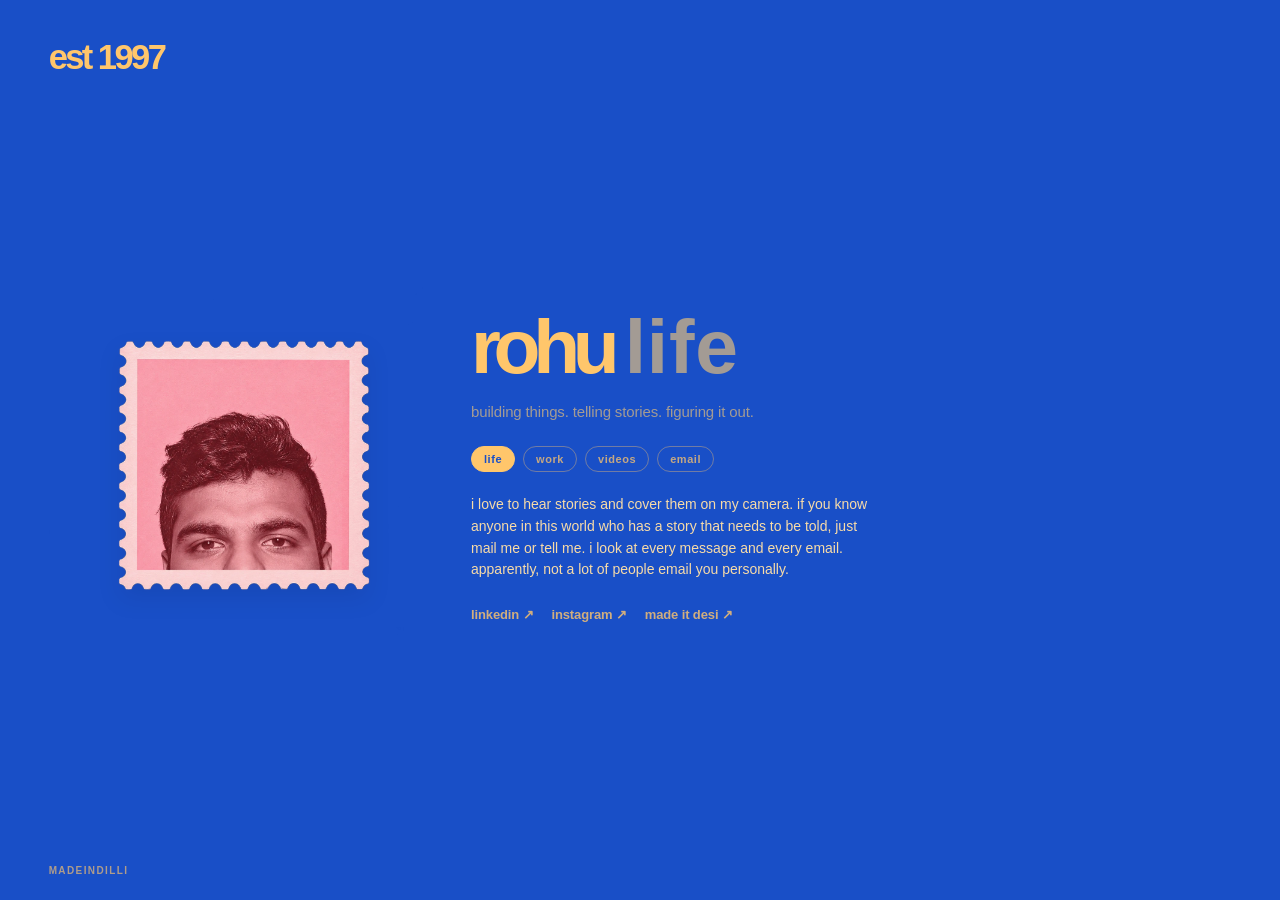
==== index.html @ 785c1edd "Email moves to its own tab; remove email from the first page Co-Authored-By: Claude Haiku 5.5 <norep" ====
<!DOCTYPE html>
<html lang="en">
<head>
  <meta charset="utf-8" />
  <meta name="viewport" content="width=device-width, initial-scale=1" />
  <title>rohu</title>
  <meta name="description" content="rohu. life, work, write, videos." />
  <meta property="og:title" content="rohu" />
  <meta property="og:description" content="rohu. life, work, write, videos." />
  <meta property="og:image" content="assets/stamp.webp" />
  <meta name="theme-color" content="#194fc7" />
  <link rel="stylesheet" href="style.css" />
</head>
<body>
  <div class="est" id="est"></div>
  <main class="stage">
    <div class="portrait">
      <img class="stamp" id="photo" alt="" />
    </div>
    <section class="identity" aria-label="rohu personal website">
      <div class="brand">
        <a class="brand-name" id="brandName" href="/"></a>
        <span class="reel-window" id="reelWindow">
          <span class="reel-track" id="reelTrack"></span>
        </span>
      </div>
      <p class="brand-sub">building things. telling stories. figuring it out.</p>
      <nav class="nav" id="nav" aria-label="choose a section"></nav>
      <div class="section-content" id="sectionContent"></div>
      <div class="quick-links" id="quickLinks" aria-label="find me online"></div>
    </section>
  </main>
  <div class="archive" id="work-mount" hidden></div>
  <footer class="site-footer">
    <span class="site-footer-lines">
      <span>madeindilli</span>
    </span>
  </footer>

  <script src="essays.js"></script>
  <script src="content.js"></script>
  <script src="content-work.js"></script>
  <script src="work/render.js"></script>
  <script src="script.js"></script>
</body>
</html>
---- style.css ----
/* layout lives here. to change words, links or images, edit content.js instead. */

@font-face {
  font-family: "Creato Display";
  font-weight: 700;
  font-display: swap;
  src: local("Creato Display Bold"), local("CreatoDisplay-Bold"),
       url("assets/fonts/CreatoDisplay-Bold.woff2") format("woff2"),
       url("assets/fonts/CreatoDisplay-Bold.otf") format("opentype");
}

:root {
  --bg: #194fc7;
  --fg: #ffc66b;
  --fg2: #a39b94; /* muted warm grey, secondary text */
  --ease: cubic-bezier(0.12, 0.72, 0.18, 1);
  --speed: 0.72s;
}

* { box-sizing: border-box; margin: 0; padding: 0; }

html, body { min-height: 100%; background: var(--bg); }

body {
  font-family: "Creato Display", "Helvetica Neue", Helvetica, Arial, sans-serif;
  font-weight: 700;
  color: var(--fg);
  overflow-x: hidden;
  -webkit-font-smoothing: antialiased;
}

button { font: inherit; color: inherit; background: none; border: 0; cursor: pointer; }
a { color: inherit; }

.est {
  position: absolute;
  top: 4.2vh; left: 3.8vw;
  font-size: clamp(23px, 2.7vw, 39px);
  letter-spacing: -0.075em;
}

.stage {
  min-height: 100svh;
  display: grid;
  grid-template-columns: minmax(250px, 31vw) minmax(440px, 1fr);
  align-items: center;
  gap: 2vw;
  padding: 9vh 3.8vw 7vh;
}

.portrait { display: flex; align-items: center; justify-content: flex-start; }
.stamp {
  width: min(100%, 390px);
  height: auto;
  display: block;
  filter: drop-shadow(0 10px 12px rgba(0, 0, 0, 0.08));
}

.identity { align-self: center; min-width: 0; }

.brand {
  display: flex;
  align-items: baseline;
  gap: 0.16em;
  white-space: nowrap;
  font-size: clamp(58px, 7.6vw, 116px);
  line-height: 1.12;
  letter-spacing: -0.095em;
  width: max-content;
  overflow: visible;
}
.brand-name { flex: none; color: var(--fg); text-decoration: none; }
.brand-name:hover { opacity: 0.85; }

.reel-window {
  height: 1.24em;
  overflow: hidden;
  position: relative;
  min-width: max-content;
  width: max-content;
  flex: 0 0 auto;
  display: block;
  vertical-align: baseline;
  padding: 0.04em 0.12em 0 0;
}
.reel-track {
  display: flex;
  flex-direction: column;
  align-items: flex-start;
  width: max-content;
  transition: transform var(--speed) var(--ease);
}
.reel-item {
  height: 1.24em;
  line-height: 1.24;
  display: block;
  width: max-content;
  white-space: nowrap;
  color: var(--fg2);
  letter-spacing: 0.01em; /* a touch more open than "rohu", so it reads as its own word */
  padding-right: 0.12em;
}

.nav { display: flex; gap: 10px; margin-top: 30px; flex-wrap: wrap; }
.nav button {
  border: 1px solid rgba(255, 198, 107, 0.38);
  border-radius: 999px;
  color: rgba(255, 198, 107, 0.75);
  padding: 8px 14px;
  font-size: 12px;
  letter-spacing: 0.06em;
}
.nav button[aria-pressed="true"] { background: var(--fg); border-color: var(--fg); color: var(--bg); }

.section-content { margin-top: 28px; min-height: 46px; }
.description { font-size: 15px; line-height: 1.5; color: #f7dba8; max-width: 430px; }
.description .inline-link { color: var(--fg); text-decoration: underline; text-underline-offset: 3px; }
.description + .description { margin-top: 10px; }

.quick-links { display: flex; gap: 24px; margin-top: 32px; flex-wrap: wrap; }
.quick-links a { font-size: 14px; letter-spacing: -0.01em; text-decoration: none; color: rgba(255, 198, 107, 0.8); }
.quick-links a:hover { color: var(--fg); text-decoration: underline; text-underline-offset: 3px; }

.site-footer {
  position: absolute;
  bottom: 24px; left: 3.8vw; right: 3.8vw;
  display: flex;
  justify-content: space-between;
  align-items: flex-end;
  color: rgba(255, 198, 107, 0.65);
  font-size: 10px;
  letter-spacing: 0.14em;
  text-transform: uppercase;
}

.site-footer-lines {
  display: flex;
  flex-direction: column;
  align-items: flex-end;
  gap: 3px;
  text-align: right;
}

a:focus-visible, button:focus-visible { outline: 3px solid var(--fg); outline-offset: 4px; border-radius: 6px; }

@media (max-width: 900px) {
  .stage { grid-template-columns: minmax(180px, 28vw) minmax(340px, 1fr); gap: 3vw; }
  .stamp { max-width: 300px; }
  .brand { font-size: clamp(52px, 6.8vw, 86px); }
}

@media (max-width: 650px) {
  .est { top: 22px; left: 22px; font-size: 25px; }
  .stage {
    display: flex; flex-direction: column;
    align-items: flex-start; justify-content: center;
    padding: 100px 22px 70px; gap: 28px;
  }
  .stamp { width: 150px; }
  .identity { width: 100%; }
  .brand { font-size: clamp(40px, 10.2vw, 68px); max-width: 100%; }
  .nav { margin-top: 22px; gap: 7px; }
  .nav button { font-size: 11px; padding: 7px 11px; }
  .section-content { margin-top: 22px; }
  .quick-links { margin-top: 24px; gap: 16px; }
  .site-footer {
    left: 22px; right: 22px; bottom: 17px; font-size: 9px;
    flex-direction: column; align-items: flex-start; gap: 10px;
  }
  .site-footer-lines { align-items: flex-start; text-align: left; }
  .site-footer { position: static; padding: 40px 22px 28px; }
  .nav button { min-height: 36px; }
  .quick-links a { padding: 6px 0; }
}

@media (prefers-reduced-motion: reduce) {
  .reel-track { transition: none !important; }
}

/* ============================================================
   inner pages (work, life, write, videos, about)
   scrolling pages that share the homepage's masthead (partial.js)
   so the whole site reads as one place, not separate templates.
   ============================================================ */

.page {
  min-height: 100vh;
  background: var(--bg);
  color: var(--fg);
  padding-bottom: 96px;
}

/* masthead: same portrait + rohu + pill nav as the homepage, just static */
.site-header {
  display: flex;
  align-items: center;
  gap: 20px;
  max-width: 1120px;
  margin: 0 auto;
  padding: 32px 24px 0;
  flex-wrap: wrap;
}

.mh-photo-link { flex: none; line-height: 0; }
.mh-photo {
  width: 64px;
  height: auto;
  border-radius: 2px;
  filter: drop-shadow(0 6px 8px rgba(0, 0, 0, 0.08));
}

.mh-brand {
  display: flex;
  align-items: center;
  gap: 20px;
  flex-wrap: wrap;
}

.mh-name {
  font-size: clamp(28px, 4vw, 36px);
  letter-spacing: -0.075em;
  color: var(--fg);
  text-decoration: none;
  white-space: nowrap;
}
.mh-name:hover { opacity: 0.85; }

.mh-nav { display: flex; gap: 10px; flex-wrap: wrap; }

.mh-nav a {
  border: 1px solid rgba(255, 198, 107, 0.38);
  border-radius: 999px;
  color: rgba(255, 198, 107, 0.75);
  padding: 8px 14px;
  font-size: 12px;
  letter-spacing: 0.06em;
  text-decoration: none;
}
.mh-nav a:hover { color: var(--fg); border-color: var(--fg); }
.mh-nav a.active { background: var(--fg); border-color: var(--fg); color: var(--bg); }

.page-inner {
  max-width: 780px;
  margin: 0 auto;
  padding: 72px 24px 0;
}

.page-title {
  font-size: clamp(48px, 10vw, 104px);
  letter-spacing: -0.05em;
  line-height: 0.95;
  margin-bottom: 20px;
}

.page-lede {
  color: var(--fg2);
  font-size: clamp(19px, 2.6vw, 24px);
  line-height: 1.5;
  max-width: 48ch;
  margin-bottom: 72px;
}

.project-list {
  display: flex;
  flex-direction: column;
  gap: 56px;
}

.project-item {
  display: block;
  text-decoration: none;
  color: inherit;
}

.project-item-title {
  font-size: clamp(40px, 7vw, 64px);
  letter-spacing: -0.05em;
  line-height: 1;
  color: var(--fg);
  transition: opacity 0.2s ease;
}
.project-item:hover .project-item-title { opacity: 0.8; }

.project-item-summary {
  color: var(--fg2);
  font-size: clamp(17px, 2vw, 20px);
  line-height: 1.5;
  max-width: 56ch;
  margin-top: 10px;
}
.project-item-summary strong { color: var(--fg); font-weight: 700; }

.project-detail-title {
  font-size: clamp(56px, 12vw, 128px);
  letter-spacing: -0.05em;
  line-height: 0.95;
  margin-bottom: 8px;
}

.project-detail-meta {
  color: var(--fg2);
  font-size: clamp(18px, 2.2vw, 21px);
  margin-bottom: 48px;
}

.project-story {
  font-size: clamp(20px, 2.6vw, 26px);
  line-height: 1.55;
  max-width: 56ch;
  margin-bottom: 56px;
}
.project-story + .project-story { margin-top: -32px; }

.project-outcomes {
  list-style: none;
  display: flex;
  flex-direction: column;
  gap: 14px;
  margin-bottom: 56px;
}

.project-outcomes li {
  font-size: clamp(24px, 3.4vw, 36px);
  letter-spacing: -0.03em;
  line-height: 1.2;
  color: var(--fg);
}

.project-links {
  display: flex;
  flex-wrap: wrap;
  gap: 24px;
}

.project-links a {
  color: var(--fg);
  font-size: clamp(20px, 2.4vw, 24px);
  letter-spacing: -0.02em;
  text-decoration: underline;
  text-underline-offset: 5px;
}

/* ============================================================
   /work archive: intro, experience, selected work, writing.
   same type and colours as the rest of the site, no cards.
   ============================================================ */

.archive { max-width: 640px; margin-top: 28px; }

.arc-intro p {
  font-size: clamp(17px, 2vw, 20px);
  line-height: 1.55;
  color: #f7dba8;
}
.arc-intro p:first-child {
  color: var(--fg);
  font-size: clamp(22px, 3vw, 28px);
  letter-spacing: -0.03em;
  line-height: 1.3;
}
.arc-intro p + p { margin-top: 14px; }

.arc-section { margin-top: 80px; }

.arc-heading {
  font-size: clamp(30px, 5vw, 44px);
  letter-spacing: -0.05em;
  line-height: 1;
  color: var(--fg);
  margin-bottom: 32px;
}

.arc-exp-list { display: flex; flex-direction: column; gap: 40px; }

.arc-company {
  font-size: clamp(21px, 2.6vw, 26px);
  letter-spacing: -0.03em;
  line-height: 1.2;
  color: var(--fg);
}
.arc-place {
  color: var(--fg2);
  font-size: 0.62em;
  letter-spacing: 0;
  margin-left: 10px;
  white-space: nowrap;
}

.arc-role {
  color: var(--fg2);
  font-size: 14px;
  letter-spacing: 0.02em;
  margin-top: 6px;
}

.arc-points {
  list-style: none;
  margin-top: 14px;
  display: flex;
  flex-direction: column;
  gap: 8px;
}
.arc-points li {
  position: relative;
  padding-left: 18px;
  font-size: 15px;
  line-height: 1.5;
  color: #f7dba8;
}
.arc-points li::before {
  content: "·";
  position: absolute;
  left: 4px;
  color: var(--fg2);
}

.arc-group + .arc-group { margin-top: 44px; }

.arc-group-title {
  font-size: 13px;
  letter-spacing: 0.14em;
  text-transform: uppercase;
  color: var(--fg2);
}

.arc-note {
  color: var(--fg2);
  font-size: 15px;
  line-height: 1.5;
  margin-top: 8px;
}

.arc-links {
  list-style: none;
  margin-top: 14px;
  display: flex;
  flex-direction: column;
  gap: 10px;
}

.arc-link {
  color: var(--fg);
  font-size: clamp(18px, 2.2vw, 21px);
  letter-spacing: -0.02em;
  line-height: 1.35;
  text-decoration: none;
  overflow-wrap: anywhere;
}
.arc-link:hover { text-decoration: underline; text-underline-offset: 4px; }
.arc-arrow { color: var(--fg2); margin-left: 6px; font-size: 0.8em; }
.arc-link:hover .arc-arrow { color: var(--fg); }

#arc-write + .arc-note { margin-top: 0; margin-bottom: 12px; }

@media (max-width: 650px) {
  .site-header { padding: 24px 22px 0; gap: 14px; }
  .page-inner { padding: 48px 22px 0; }
  .arc-section { margin-top: 64px; }
  .arc-heading { margin-bottom: 24px; }
  .arc-place { display: block; margin: 4px 0 0; font-size: 13px; }
}
.arc-about { font-size: 15px; line-height: 1.5; color: var(--fg2); margin-top: 10px; max-width: 56ch; }

/* experience timeline */
.tl { list-style: none; display: flex; flex-direction: column; gap: 64px; }
.tl-item { display: grid; grid-template-columns: 44px 1fr; gap: 0 20px; }
.tl-num {
  color: var(--fg2);
  font-size: 14px;
  letter-spacing: 0.08em;
  padding-top: 0.9em;
  border-top: 1px solid rgba(255, 198, 107, 0.3);
  height: max-content;
}
.tl-item article { min-width: 0; }
.tl-name {
  font-size: clamp(36px, 6vw, 60px);
  letter-spacing: -0.05em;
  line-height: 1;
  color: var(--fg);
  overflow-wrap: anywhere;
}
.tl-name a { color: inherit; text-decoration: none; }
.tl-name a:hover { opacity: 0.85; }
.tl-name .arc-arrow { font-size: 0.4em; vertical-align: super; margin-left: 8px; }
.tl-meta { color: var(--fg2); font-size: 14px; letter-spacing: 0.02em; margin-top: 10px; }
.tl-about { color: #f7dba8; font-size: 16px; line-height: 1.55; margin-top: 14px; max-width: 56ch; }
.tl-about + .tl-about { margin-top: 8px; }
.tl-item .arc-points { margin-top: 16px; }
.tl-media { display: flex; flex-wrap: wrap; gap: 12px; margin-top: 18px; }
.tl-links { display: flex; flex-wrap: wrap; gap: 8px 22px; margin-top: 18px; }
.tl-links a {
  color: rgba(255, 198, 107, 0.8);
  font-size: 14px;
  text-decoration: none;
}
.tl-links a:hover { color: var(--fg); text-decoration: underline; text-underline-offset: 3px; }

@media (max-width: 650px) {
  .tl { gap: 52px; }
  .tl-item { grid-template-columns: 1fr; }
  .tl-num { border-top: 0; padding-top: 0; margin-bottom: 8px; }
}

/* selected work: video grid, embeds and plain links */
.sel-top { margin-top: 0; }
.sel-top .arc-group { margin-top: 56px; }
.sel-top .arc-group:first-of-type { margin-top: 0; }
.vgrid {
  display: grid;
  grid-template-columns: repeat(auto-fill, minmax(min(100%, 300px), 1fr));
  gap: 40px 28px;
  margin-top: 24px;
  align-items: start;
}
.vid { margin: 0; min-width: 0; }
.vid-frame { position: relative; aspect-ratio: 16 / 9; background: rgba(255, 198, 107, 0.08); }
.vid-frame iframe { position: absolute; inset: 0; width: 100%; height: 100%; border: 0; }
.vid-empty {
  display: flex; align-items: center; justify-content: center;
  padding: 16px; text-align: center;
  color: var(--fg2); font-size: 13px; line-height: 1.4;
  border: 1px dashed rgba(255, 198, 107, 0.35);
}
.vid figcaption { margin-top: 12px; }
.vid-title {
  color: var(--fg);
  font-size: clamp(18px, 2vw, 21px);
  letter-spacing: -0.02em;
  line-height: 1.3;
  text-decoration: none;
  overflow-wrap: anywhere;
}
.vid-title:hover { text-decoration: underline; text-underline-offset: 4px; }
.vid-title .arc-arrow { color: var(--fg2); }
.vid-plain { min-width: 0; }
.vid-plain .arc-link { overflow-wrap: anywhere; }
.sel-top .page-title { font-size: clamp(44px, 7.5vw, 76px); white-space: nowrap; }

.essay-list { list-style: none; margin: 18px 0 0; padding: 0; max-width: 520px; }
.essay-list li { display: flex; justify-content: space-between; gap: 18px; padding: 8px 0; border-bottom: 1px solid rgba(255, 255, 255, 0.18); }
.essay-list a { color: #f5c96b; text-decoration: none; }
.essay-list time { opacity: 0.6; font-size: 13px; white-space: nowrap; }

#work-mount[hidden] { display: none !important; }
#work-mount { padding: 56px 22px 90px; max-width: 980px; margin: 0 auto; }

/* tablet and phone: keep tap targets comfortable and stop the footer overlapping long pages */
@media (max-width: 900px) and (min-width: 651px) {
  .nav button { min-height: 40px; }
}
@media (hover: none) {
  .nav button, .mh-nav a { min-height: 36px; display: inline-flex; align-items: center; }
}

/* ---- hero, simplified: one left edge, quieter type, clear hierarchy ---- */
.identity { text-align: left; }
.brand { font-size: clamp(48px, 6vw, 88px); }
.brand-sub { margin-top: 12px; font-size: 15px; font-weight: 500; letter-spacing: -0.01em; color: var(--fg2); }
.nav { margin-top: 26px; gap: 8px; }
.nav button { font-size: 11px; padding: 6px 12px; letter-spacing: 0.05em; }
.section-content { margin-top: 22px; }
.description { font-size: 14px; font-weight: 500; line-height: 1.55; max-width: 400px; }
.quick-links { margin-top: 26px; gap: 18px; flex-wrap: nowrap; }
.quick-links a { font-size: 13px; white-space: nowrap; }
.say-hello {
  display: inline-block; margin-top: 26px;
  font-size: 11px; font-weight: 500; letter-spacing: 0.12em; text-transform: uppercase;
  color: var(--fg2); text-decoration: none;
  border-bottom: 1px solid currentColor; padding-bottom: 2px;
}
.say-hello:hover { color: var(--fg); }
@media (max-width: 900px) { .brand { font-size: clamp(42px, 6.4vw, 70px); } }
@media (max-width: 650px) {
  .brand { font-size: clamp(40px, 10vw, 60px); }
  .nav { margin-top: 20px; }
  .quick-links { flex-wrap: wrap; gap: 12px 18px; }
}
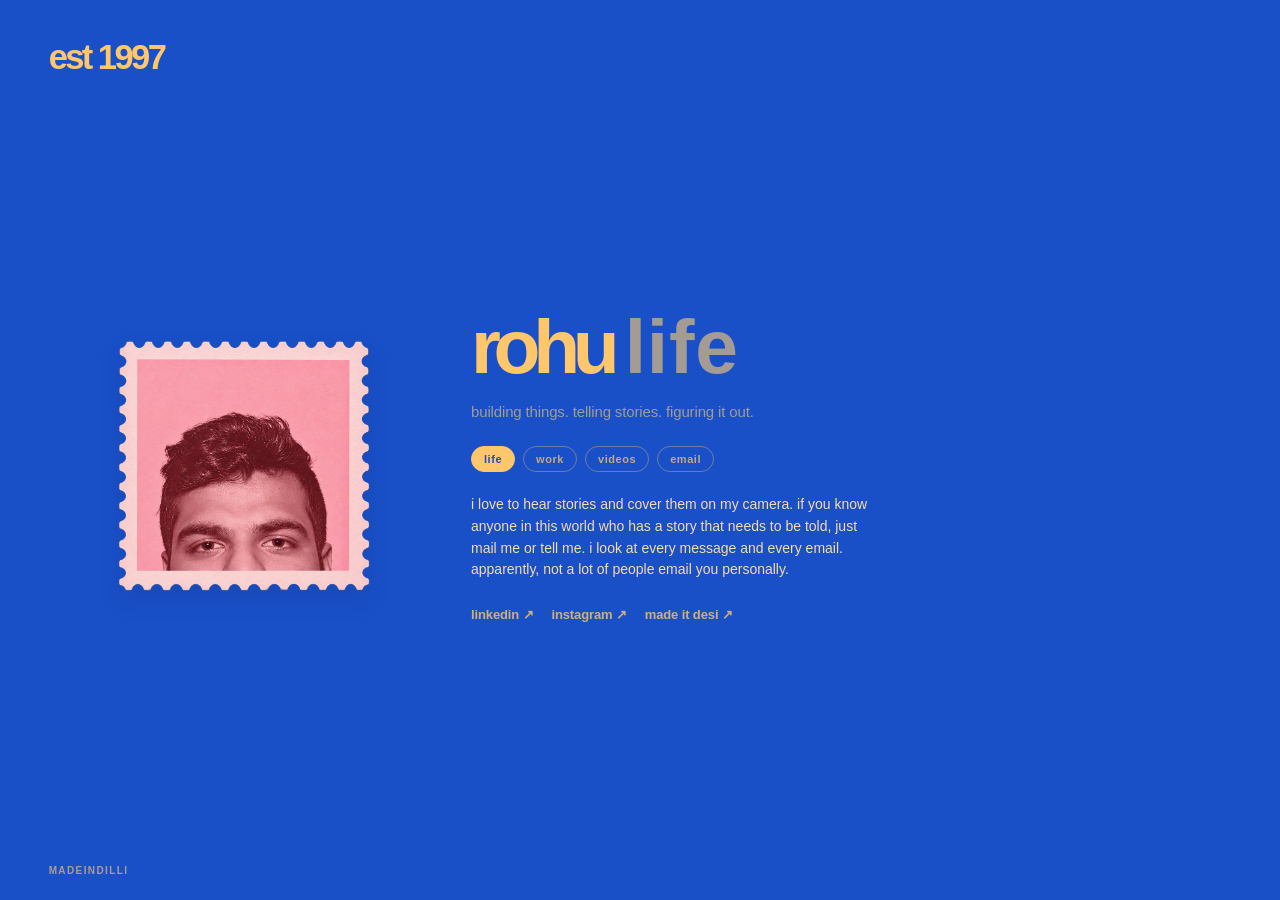
==== commit 10521b01: "Stamp: lifts and tilts toward the cursor, eyes follow, a tap makes them pop - hover lifts the stamp " ====
--- a/index.html
+++ b/index.html
@@ -15,7 +15,11 @@
   <div class="est" id="est"></div>
   <main class="stage">
     <div class="portrait">
-      <img class="stamp" id="photo" alt="" />
+      <div class="stamp-wrap" id="stampWrap">
+        <img class="stamp" id="photo" alt="" />
+        <span class="pupil pupil-l" aria-hidden="true"></span>
+        <span class="pupil pupil-r" aria-hidden="true"></span>
+      </div>
     </div>
     <section class="identity" aria-label="rohu personal website">
       <div class="brand">
@@ -41,6 +45,7 @@
   <script src="content.js"></script>
   <script src="content-work.js"></script>
   <script src="work/render.js"></script>
+  <script src="stamp.js"></script>
   <script src="script.js"></script>
 </body>
 </html>
--- a/style.css
+++ b/style.css
@@ -576,3 +576,56 @@
   .nav { margin-top: 20px; }
   .quick-links { flex-wrap: wrap; gap: 12px 18px; }
 }
+
+/* ---- the stamp: lifts, tilts toward the cursor, eyes follow, a tap makes them pop ---- */
+.stamp-wrap {
+  position: relative;
+  width: min(100%, 390px);
+  perspective: 800px;
+  transform: translateY(var(--lift, 0px)) scale(var(--press, 1)) rotateX(var(--rx, 0deg)) rotateY(var(--ry, 0deg));
+  transition: transform 0.55s cubic-bezier(0.34, 1.56, 0.64, 1);
+  will-change: transform;
+}
+.stamp-wrap:hover { --lift: -6px; }
+.stamp-wrap:active { --press: 0.97; }
+.stamp-wrap .stamp { width: 100%; max-width: none; display: block; height: auto; transition: filter 0.5s ease; }
+.stamp-wrap:hover .stamp { filter: drop-shadow(0 18px 14px rgba(0, 0, 0, 0.22)); }
+.stamp-wrap.is-surprised { animation: stampTap 0.6s cubic-bezier(0.34, 1.56, 0.64, 1); }
+@keyframes stampTap {
+  0% { transform: translateY(0) scale(1); }
+  30% { transform: translateY(2px) scale(0.97); }
+  60% { transform: translateY(-8px) scale(1.02); }
+  100% { transform: translateY(0) scale(1); }
+}
+.pupil {
+  position: absolute;
+  width: 1.7%;
+  aspect-ratio: 1 / 1;
+  border-radius: 50%;
+  background: #3d0b12;
+  transform: translate(-50%, -50%) translate(var(--x, 0px), var(--y, 0px));
+  pointer-events: none;
+}
+.pupil::after {
+  content: ""; position: absolute;
+  left: 22%; top: 18%; width: 26%; height: 26%;
+  border-radius: 50%; background: #fbe6e6;
+}
+.pupil-l { left: 40.86%; top: 73.62%; }
+.pupil-r { left: 58.75%; top: 72.79%; }
+.stamp-wrap.is-surprised .pupil { animation: eyePop 0.8s ease-out; }
+@keyframes eyePop {
+  0% { scale: 1; }
+  20% { scale: 1.3; }
+  45% { scale: 1.3; }
+  55% { scale: 1 0.1; }
+  65% { scale: 1.3; }
+  100% { scale: 1; }
+}
+@media (max-width: 900px) { .stamp-wrap { width: min(100%, 300px); } }
+@media (max-width: 650px) { .stamp-wrap { width: 150px; } }
+@media (prefers-reduced-motion: reduce) {
+  .stamp-wrap, .stamp-wrap .stamp { transition: none !important; }
+  .stamp-wrap:hover, .stamp-wrap:active { --lift: 0px; --press: 1; }
+  .stamp-wrap.is-surprised, .stamp-wrap.is-surprised .pupil { animation: none !important; }
+}
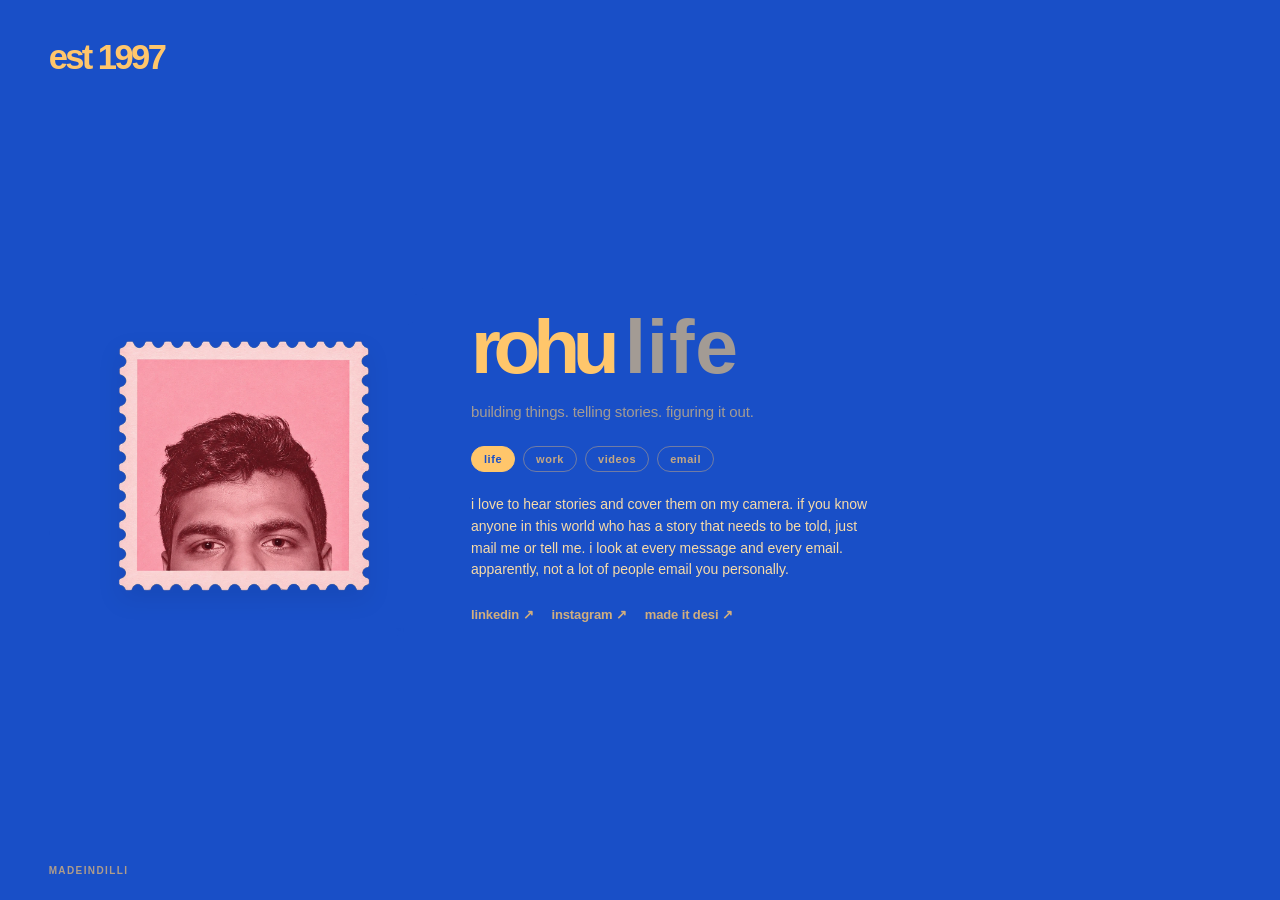
==== commit 6d8cec6e: "Side panel: life stays empty, remove close button Co-Authored-By: Claude Haiku 5.5 <noreply@anthropi" ====
--- a/index.html
+++ b/index.html
@@ -34,7 +34,11 @@
       <div class="quick-links" id="quickLinks" aria-label="find me online"></div>
     </section>
   </main>
+  <aside class="panel" id="panel" aria-label="selected section" hidden>
+    <div class="panel-body" id="panelBody"></div>
+  </aside>
   <div class="archive" id="work-mount" hidden></div>
+  <div class="archive" id="videos-mount" hidden></div>
   <footer class="site-footer">
     <span class="site-footer-lines">
       <span>madeindilli</span>
@@ -45,6 +49,7 @@
   <script src="content.js"></script>
   <script src="content-work.js"></script>
   <script src="work/render.js"></script>
+  <script src="videos/videos.js"></script>
   <script src="stamp.js"></script>
   <script src="script.js"></script>
 </body>
--- a/style.css
+++ b/style.css
@@ -629,3 +629,58 @@
   .stamp-wrap:hover, .stamp-wrap:active { --lift: 0px; --press: 1; }
   .stamp-wrap.is-surprised, .stamp-wrap.is-surprised .pupil { animation: none !important; }
 }
+
+.pop {
+  position: absolute;
+  font-size: 22px;
+  line-height: 1;
+  pointer-events: none;
+  animation: popUp 0.9s ease-out forwards;
+}
+@keyframes popUp {
+  0% { opacity: 0; transform: translate(-50%, -30%) scale(0.5); }
+  15% { opacity: 1; transform: translate(-50%, -50%) scale(1.1); }
+  100% { opacity: 0; transform: translate(-50%, -160%) scale(1); }
+}
+
+/* ---- side panel: sits on the same page, to the right of the hero ---- */
+.panel {
+  position: fixed; top: 0; right: 0; bottom: 0; left: 50vw;
+  overflow-y: auto;
+  padding: 120px 6vw 70px 2vw;
+  background: transparent;
+  color: var(--fg);
+  z-index: 5;
+  animation: panelIn 0.5s var(--ease) both;
+}
+.panel[hidden] { display: none; }
+@keyframes panelIn { from { opacity: 0; } to { opacity: 1; } }
+.panel-title { font-size: clamp(40px, 5vw, 64px); letter-spacing: -0.05em; line-height: 1; margin-bottom: 18px; }
+.panel-text { font-size: 15px; font-weight: 500; line-height: 1.6; color: #f7dba8; max-width: 46ch; margin-top: 10px; }
+.panel-mail { display: inline-block; margin-top: 20px; font-size: 18px; color: var(--fg); }
+.panel-copy {
+  display: inline-block; margin-top: 14px; border: 1px solid rgba(255, 198, 107, 0.38); border-radius: 999px;
+  color: rgba(255, 198, 107, 0.75); background: none; padding: 6px 12px; font-size: 11px; cursor: pointer;
+}
+.panel #work-mount, .panel #videos-mount { padding: 0; margin: 0; max-width: none; }
+.panel .page-title { display: none; }
+
+/* desktop: the hero keeps to the left while the panel is open */
+@media (min-width: 901px) {
+  body.panel-open .stage {
+    grid-template-columns: 220px minmax(0, 1fr);
+    justify-content: start;
+    width: 50vw;
+    max-width: 50vw;
+    gap: 3vw;
+  }
+  body.panel-open .stamp-wrap { width: 220px; }
+  body.panel-open .stage { margin-left: 0; }
+}
+
+/* phone and tablet: the panel covers the screen */
+@media (max-width: 900px) {
+  .panel { left: 0; padding: 96px 22px 60px; background: var(--bg); }
+  body.panel-open .stage { display: none; }
+  body.panel-open .site-footer { display: none; }
+}
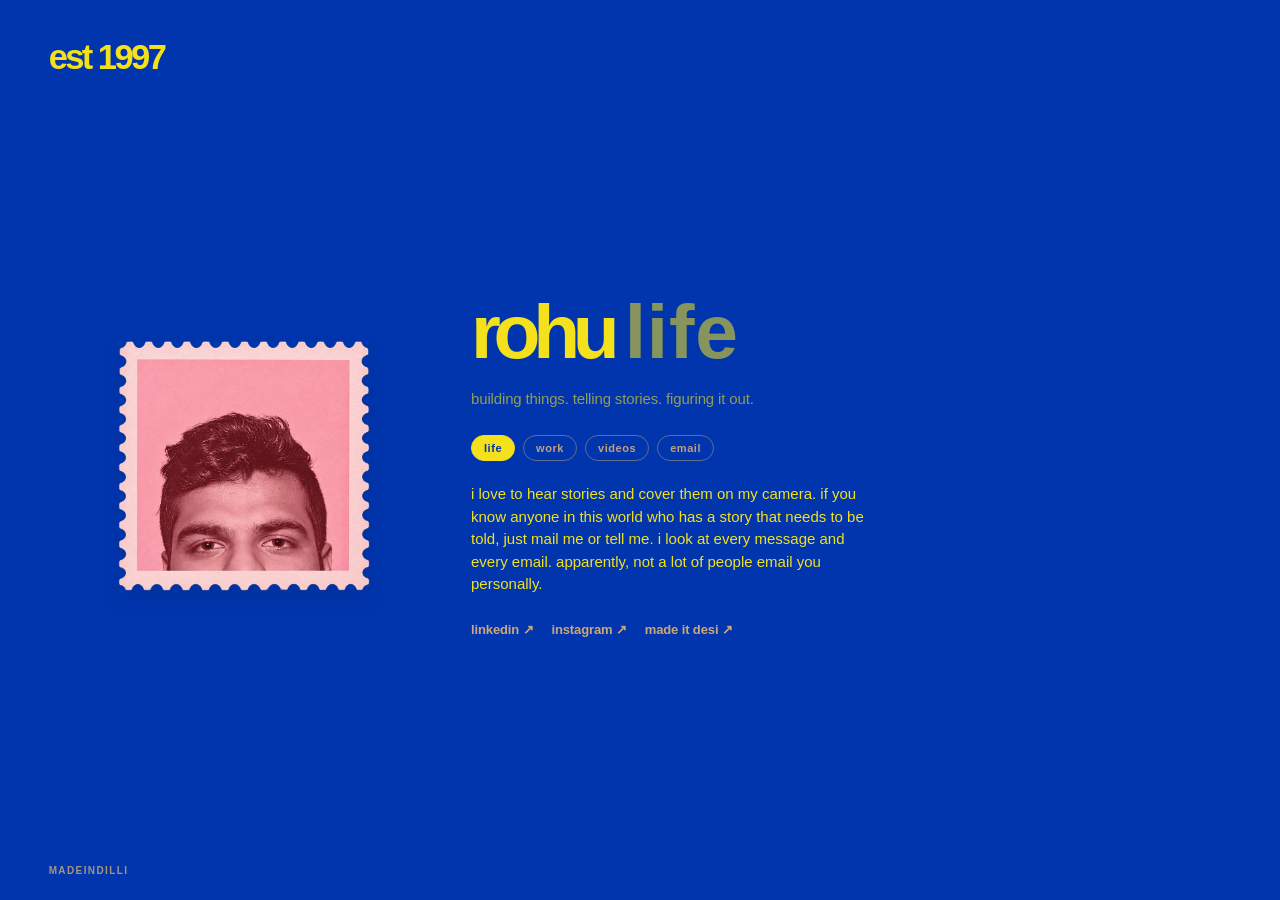
==== commit 96128639: "Colors: royal blue background and bright yellow text Co-Authored-By: Claude Haiku 5.5 <noreply@anthr" ====
--- a/index.html
+++ b/index.html
@@ -8,7 +8,7 @@
   <meta property="og:title" content="rohu" />
   <meta property="og:description" content="rohu. life, work, write, videos." />
   <meta property="og:image" content="assets/stamp.webp" />
-  <meta name="theme-color" content="#194fc7" />
+  <meta name="theme-color" content="#0035AD" />
   <link rel="stylesheet" href="style.css" />
 </head>
 <body>
--- a/style.css
+++ b/style.css
@@ -10,9 +10,9 @@
 }
 
 :root {
-  --bg: #194fc7;
-  --fg: #ffc66b;
-  --fg2: #a39b94; /* muted warm grey, secondary text */
+  --bg: #0035AD;
+  --fg: #F4E11B;
+  --fg2: rgba(244, 225, 27, 0.55); /* faded yellow, secondary text */
   --ease: cubic-bezier(0.12, 0.72, 0.18, 1);
   --speed: 0.72s;
 }
@@ -113,7 +113,7 @@
 .nav button[aria-pressed="true"] { background: var(--fg); border-color: var(--fg); color: var(--bg); }
 
 .section-content { margin-top: 28px; min-height: 46px; }
-.description { font-size: 15px; line-height: 1.5; color: #f7dba8; max-width: 430px; }
+.description { font-size: 15px; line-height: 1.5; color: #F4E11B; max-width: 430px; }
 .description .inline-link { color: var(--fg); text-decoration: underline; text-underline-offset: 3px; }
 .description + .description { margin-top: 10px; }
 
@@ -350,7 +350,7 @@
 .arc-intro p {
   font-size: clamp(17px, 2vw, 20px);
   line-height: 1.55;
-  color: #f7dba8;
+  color: #F4E11B;
 }
 .arc-intro p:first-child {
   color: var(--fg);
@@ -405,7 +405,7 @@
   padding-left: 18px;
   font-size: 15px;
   line-height: 1.5;
-  color: #f7dba8;
+  color: #F4E11B;
 }
 .arc-points li::before {
   content: "·";
@@ -484,7 +484,7 @@
 .tl-name a:hover { opacity: 0.85; }
 .tl-name .arc-arrow { font-size: 0.4em; vertical-align: super; margin-left: 8px; }
 .tl-meta { color: var(--fg2); font-size: 14px; letter-spacing: 0.02em; margin-top: 10px; }
-.tl-about { color: #f7dba8; font-size: 16px; line-height: 1.55; margin-top: 14px; max-width: 56ch; }
+.tl-about { color: #F4E11B; font-size: 16px; line-height: 1.55; margin-top: 14px; max-width: 56ch; }
 .tl-about + .tl-about { margin-top: 8px; }
 .tl-item .arc-points { margin-top: 16px; }
 .tl-media { display: flex; flex-wrap: wrap; gap: 12px; margin-top: 18px; }
@@ -656,7 +656,7 @@
 .panel[hidden] { display: none; }
 @keyframes panelIn { from { opacity: 0; } to { opacity: 1; } }
 .panel-title { font-size: clamp(40px, 5vw, 64px); letter-spacing: -0.05em; line-height: 1; margin-bottom: 18px; }
-.panel-text { font-size: 15px; font-weight: 500; line-height: 1.6; color: #f7dba8; max-width: 46ch; margin-top: 10px; }
+.panel-text { font-size: 15px; font-weight: 500; line-height: 1.6; color: #F4E11B; max-width: 46ch; margin-top: 10px; }
 .panel-mail { display: inline-block; margin-top: 20px; font-size: 18px; color: var(--fg); }
 .panel-copy {
   display: inline-block; margin-top: 14px; border: 1px solid rgba(255, 198, 107, 0.38); border-radius: 999px;
@@ -684,3 +684,35 @@
   body.panel-open .stage { display: none; }
   body.panel-open .site-footer { display: none; }
 }
+
+/* ---- typography refinement: type and spacing only ---- */
+.arc-intro p:first-of-type {
+  font-size: 22px; font-weight: 500; line-height: 1.3; letter-spacing: -0.03em; color: var(--fg);
+}
+.arc-intro p:not(:first-of-type) {
+  font-size: 18px; font-weight: 400; line-height: 1.45; letter-spacing: -0.01em;
+  max-width: 34ch; color: #F4E11B;
+}
+.arc-intro p + p { margin-top: 0.9em; }
+.arc-section { margin-top: 96px; }
+.arc-section.arc-intro { margin-top: 0; }
+.arc-heading { margin-bottom: 20px; }
+.arc-group-title { margin-top: 32px; margin-bottom: 12px; }
+.description { font-size: 15px; font-weight: 400; line-height: 1.5; }
+.brand-sub { font-size: 15px; line-height: 1.4; color: rgba(244, 225, 27, 0.6); }
+@media (max-width: 650px) {
+  .arc-section { margin-top: 64px; }
+  .arc-section.arc-intro { margin-top: 0; }
+  .arc-heading { margin-bottom: 20px; }
+  .arc-intro p:not(:first-of-type) { font-size: 17px; }
+}
+
+/* ---- videos: subscribe on youtube, the only external link in this section ---- */
+.yt-subscribe {
+  display: inline-block; margin-top: 18px; padding-bottom: 2px;
+  font-size: 15px; font-weight: 500; letter-spacing: -0.01em;
+  color: var(--fg); text-decoration: none;
+  border-bottom: 1px solid currentColor;
+}
+.yt-subscribe:hover { opacity: 0.8; }
+.yt-subscribe .arc-arrow { color: var(--fg); }
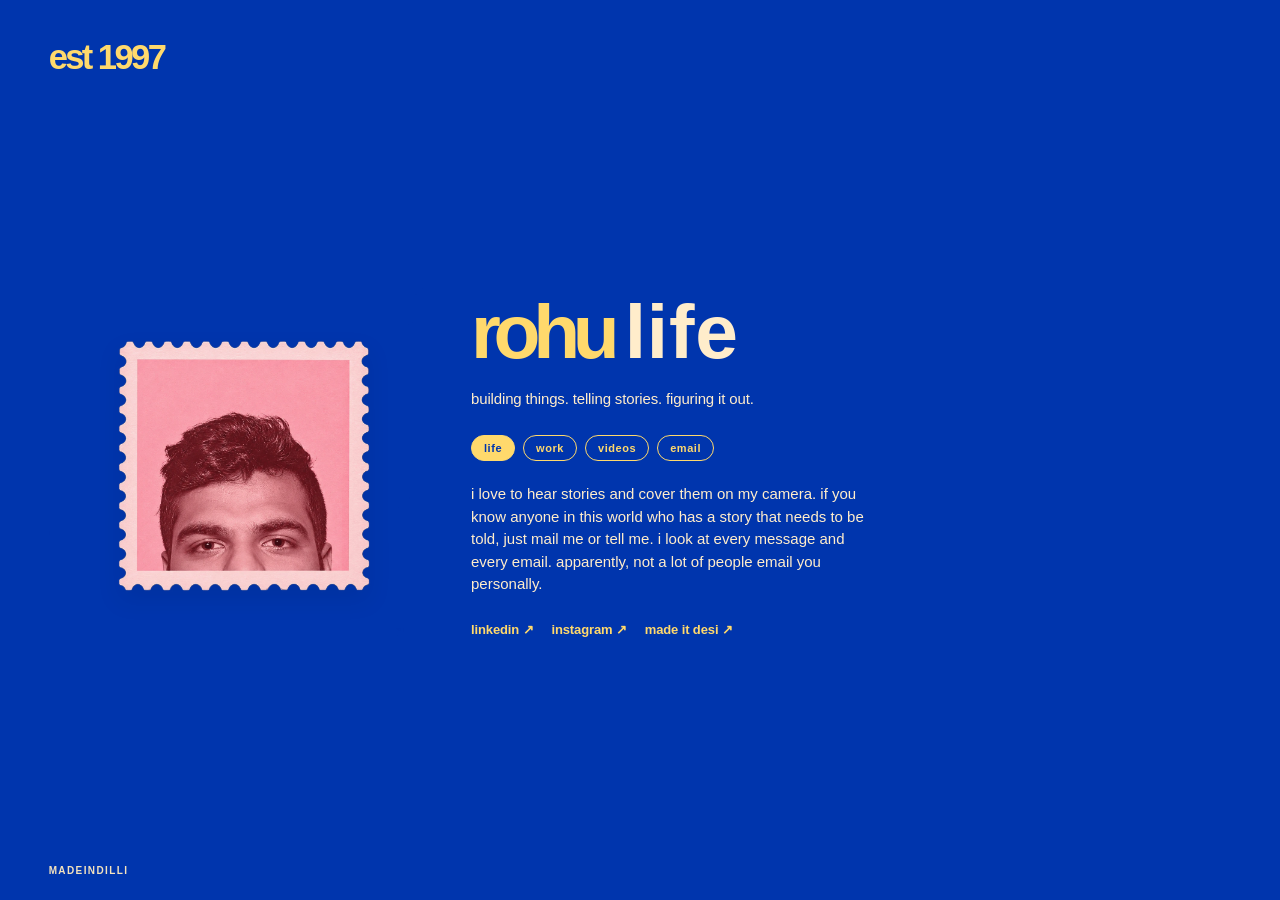
==== commit 07f0243f: "Add Vercel Analytics script Co-Authored-By: Claude Haiku 5.5 <noreply@anthropic.com> Claude-Session:" ====
--- a/index.html
+++ b/index.html
@@ -10,6 +10,7 @@
   <meta property="og:image" content="assets/stamp.webp" />
   <meta name="theme-color" content="#0035AD" />
   <link rel="stylesheet" href="style.css" />
+  <script defer src="/_vercel/insights/script.js"></script>
 </head>
 <body>
   <div class="est" id="est"></div>
--- a/style.css
+++ b/style.css
@@ -11,8 +11,9 @@
 
 :root {
   --bg: #0035AD;
-  --fg: #F4E11B;
-  --fg2: rgba(244, 225, 27, 0.55); /* faded yellow, secondary text */
+  --fg: #FFD96C;
+  --fg2: #F3E2BE; /* secondary text */
+  --text: #FFEDCB; /* body text */
   --ease: cubic-bezier(0.12, 0.72, 0.18, 1);
   --speed: 0.72s;
 }
@@ -96,16 +97,16 @@
   display: block;
   width: max-content;
   white-space: nowrap;
-  color: var(--fg2);
+  color: var(--text);
   letter-spacing: 0.01em; /* a touch more open than "rohu", so it reads as its own word */
   padding-right: 0.12em;
 }
 
 .nav { display: flex; gap: 10px; margin-top: 30px; flex-wrap: wrap; }
 .nav button {
-  border: 1px solid rgba(255, 198, 107, 0.38);
+  border: 1px solid var(--fg);
   border-radius: 999px;
-  color: rgba(255, 198, 107, 0.75);
+  color: var(--fg);
   padding: 8px 14px;
   font-size: 12px;
   letter-spacing: 0.06em;
@@ -113,12 +114,12 @@
 .nav button[aria-pressed="true"] { background: var(--fg); border-color: var(--fg); color: var(--bg); }
 
 .section-content { margin-top: 28px; min-height: 46px; }
-.description { font-size: 15px; line-height: 1.5; color: #F4E11B; max-width: 430px; }
+.description { font-size: 15px; line-height: 1.5; color: var(--text); max-width: 430px; }
 .description .inline-link { color: var(--fg); text-decoration: underline; text-underline-offset: 3px; }
 .description + .description { margin-top: 10px; }
 
 .quick-links { display: flex; gap: 24px; margin-top: 32px; flex-wrap: wrap; }
-.quick-links a { font-size: 14px; letter-spacing: -0.01em; text-decoration: none; color: rgba(255, 198, 107, 0.8); }
+.quick-links a { font-size: 14px; letter-spacing: -0.01em; text-decoration: none; color: var(--fg); }
 .quick-links a:hover { color: var(--fg); text-decoration: underline; text-underline-offset: 3px; }
 
 .site-footer {
@@ -127,7 +128,7 @@
   display: flex;
   justify-content: space-between;
   align-items: flex-end;
-  color: rgba(255, 198, 107, 0.65);
+  color: var(--fg);
   font-size: 10px;
   letter-spacing: 0.14em;
   text-transform: uppercase;
@@ -228,9 +229,9 @@
 .mh-nav { display: flex; gap: 10px; flex-wrap: wrap; }
 
 .mh-nav a {
-  border: 1px solid rgba(255, 198, 107, 0.38);
+  border: 1px solid var(--fg);
   border-radius: 999px;
-  color: rgba(255, 198, 107, 0.75);
+  color: var(--fg);
   padding: 8px 14px;
   font-size: 12px;
   letter-spacing: 0.06em;
@@ -350,7 +351,7 @@
 .arc-intro p {
   font-size: clamp(17px, 2vw, 20px);
   line-height: 1.55;
-  color: #F4E11B;
+  color: var(--text);
 }
 .arc-intro p:first-child {
   color: var(--fg);
@@ -405,7 +406,7 @@
   padding-left: 18px;
   font-size: 15px;
   line-height: 1.5;
-  color: #F4E11B;
+  color: var(--text);
 }
 .arc-points li::before {
   content: "·";
@@ -469,7 +470,7 @@
   font-size: 14px;
   letter-spacing: 0.08em;
   padding-top: 0.9em;
-  border-top: 1px solid rgba(255, 198, 107, 0.3);
+  border-top: 1px solid rgba(255, 224, 107, 0.3);
   height: max-content;
 }
 .tl-item article { min-width: 0; }
@@ -484,13 +485,13 @@
 .tl-name a:hover { opacity: 0.85; }
 .tl-name .arc-arrow { font-size: 0.4em; vertical-align: super; margin-left: 8px; }
 .tl-meta { color: var(--fg2); font-size: 14px; letter-spacing: 0.02em; margin-top: 10px; }
-.tl-about { color: #F4E11B; font-size: 16px; line-height: 1.55; margin-top: 14px; max-width: 56ch; }
+.tl-about { color: var(--text); font-size: 16px; line-height: 1.55; margin-top: 14px; max-width: 56ch; }
 .tl-about + .tl-about { margin-top: 8px; }
 .tl-item .arc-points { margin-top: 16px; }
 .tl-media { display: flex; flex-wrap: wrap; gap: 12px; margin-top: 18px; }
 .tl-links { display: flex; flex-wrap: wrap; gap: 8px 22px; margin-top: 18px; }
 .tl-links a {
-  color: rgba(255, 198, 107, 0.8);
+  color: var(--fg);
   font-size: 14px;
   text-decoration: none;
 }
@@ -514,13 +515,13 @@
   align-items: start;
 }
 .vid { margin: 0; min-width: 0; }
-.vid-frame { position: relative; aspect-ratio: 16 / 9; background: rgba(255, 198, 107, 0.08); }
+.vid-frame { position: relative; aspect-ratio: 16 / 9; background: rgba(255, 224, 107, 0.08); }
 .vid-frame iframe { position: absolute; inset: 0; width: 100%; height: 100%; border: 0; }
 .vid-empty {
   display: flex; align-items: center; justify-content: center;
   padding: 16px; text-align: center;
   color: var(--fg2); font-size: 13px; line-height: 1.4;
-  border: 1px dashed rgba(255, 198, 107, 0.35);
+  border: 1px dashed rgba(255, 224, 107, 0.35);
 }
 .vid figcaption { margin-top: 12px; }
 .vid-title {
@@ -539,7 +540,7 @@
 
 .essay-list { list-style: none; margin: 18px 0 0; padding: 0; max-width: 520px; }
 .essay-list li { display: flex; justify-content: space-between; gap: 18px; padding: 8px 0; border-bottom: 1px solid rgba(255, 255, 255, 0.18); }
-.essay-list a { color: #f5c96b; text-decoration: none; }
+.essay-list a { color: var(--fg); text-decoration: none; }
 .essay-list time { opacity: 0.6; font-size: 13px; white-space: nowrap; }
 
 #work-mount[hidden] { display: none !important; }
@@ -656,11 +657,11 @@
 .panel[hidden] { display: none; }
 @keyframes panelIn { from { opacity: 0; } to { opacity: 1; } }
 .panel-title { font-size: clamp(40px, 5vw, 64px); letter-spacing: -0.05em; line-height: 1; margin-bottom: 18px; }
-.panel-text { font-size: 15px; font-weight: 500; line-height: 1.6; color: #F4E11B; max-width: 46ch; margin-top: 10px; }
+.panel-text { font-size: 15px; font-weight: 500; line-height: 1.6; color: var(--text); max-width: 46ch; margin-top: 10px; }
 .panel-mail { display: inline-block; margin-top: 20px; font-size: 18px; color: var(--fg); }
 .panel-copy {
-  display: inline-block; margin-top: 14px; border: 1px solid rgba(255, 198, 107, 0.38); border-radius: 999px;
-  color: rgba(255, 198, 107, 0.75); background: none; padding: 6px 12px; font-size: 11px; cursor: pointer;
+  display: inline-block; margin-top: 14px; border: 1px solid var(--fg); border-radius: 999px;
+  color: var(--fg); background: none; padding: 6px 12px; font-size: 11px; cursor: pointer;
 }
 .panel #work-mount, .panel #videos-mount { padding: 0; margin: 0; max-width: none; }
 .panel .page-title { display: none; }
@@ -691,7 +692,7 @@
 }
 .arc-intro p:not(:first-of-type) {
   font-size: 18px; font-weight: 400; line-height: 1.45; letter-spacing: -0.01em;
-  max-width: 34ch; color: #F4E11B;
+  max-width: 34ch; color: var(--text);
 }
 .arc-intro p + p { margin-top: 0.9em; }
 .arc-section { margin-top: 96px; }
@@ -699,7 +700,7 @@
 .arc-heading { margin-bottom: 20px; }
 .arc-group-title { margin-top: 32px; margin-bottom: 12px; }
 .description { font-size: 15px; font-weight: 400; line-height: 1.5; }
-.brand-sub { font-size: 15px; line-height: 1.4; color: rgba(244, 225, 27, 0.6); }
+.brand-sub { font-size: 15px; line-height: 1.4; color: var(--text); }
 @media (max-width: 650px) {
   .arc-section { margin-top: 64px; }
   .arc-section.arc-intro { margin-top: 0; }
@@ -716,3 +717,35 @@
 }
 .yt-subscribe:hover { opacity: 0.8; }
 .yt-subscribe .arc-arrow { color: var(--fg); }
+
+/* ---- interaction and contrast polish ---- */
+.nav button, .mh-nav a, .quick-links a, .arc-link, .tl-links a, .vid-title {
+  transition: background-color 0.25s ease, color 0.25s ease, border-color 0.25s ease, opacity 0.25s ease;
+}
+.nav button { border-width: 1px; }
+.nav button:hover { border-color: var(--fg); background: rgba(255, 224, 107, 0.12); }
+.nav button[aria-pressed="true"]:hover { background: var(--fg); }
+.site-footer { color: var(--fg2); }
+
+/* ---- desktop with the side panel open: keep the hero clear of the panel at any width ---- */
+@media (min-width: 901px) {
+  .panel { left: 54vw; width: auto; }
+  body.panel-open .stage { width: 54vw; max-width: 54vw; grid-template-columns: 180px minmax(0, 1fr); gap: 2.5vw; }
+  body.panel-open .stamp-wrap { width: 180px; }
+  body.panel-open .brand { font-size: clamp(40px, 5vw, 72px); white-space: normal; line-height: 1; }
+  body.panel-open .quick-links { flex-wrap: wrap; gap: 12px 18px; }
+}
+
+/* ---- layout architecture: two columns from 768px, stacked below 768px ---- */
+@media (min-width: 768px) and (max-width: 900px) {
+  .panel { left: 54vw; width: auto; padding: 120px 4vw 70px 2vw; background: transparent; }
+  body.panel-open .stage { display: grid; width: 54vw; max-width: 54vw; grid-template-columns: 180px minmax(0, 1fr); gap: 2.5vw; }
+  body.panel-open .stamp-wrap { width: 180px; }
+  body.panel-open .brand { font-size: clamp(40px, 5vw, 72px); white-space: normal; line-height: 1; }
+  body.panel-open .site-footer { display: flex; }
+}
+@media (max-width: 767px) {
+  .panel { position: static; left: auto; right: auto; width: auto; overflow: visible; animation: none; background: transparent; padding: 8px 22px 60px; }
+  body.panel-open .stage { display: flex; min-height: auto; padding-bottom: 40px; }
+  body.panel-open .site-footer { display: none; }
+}
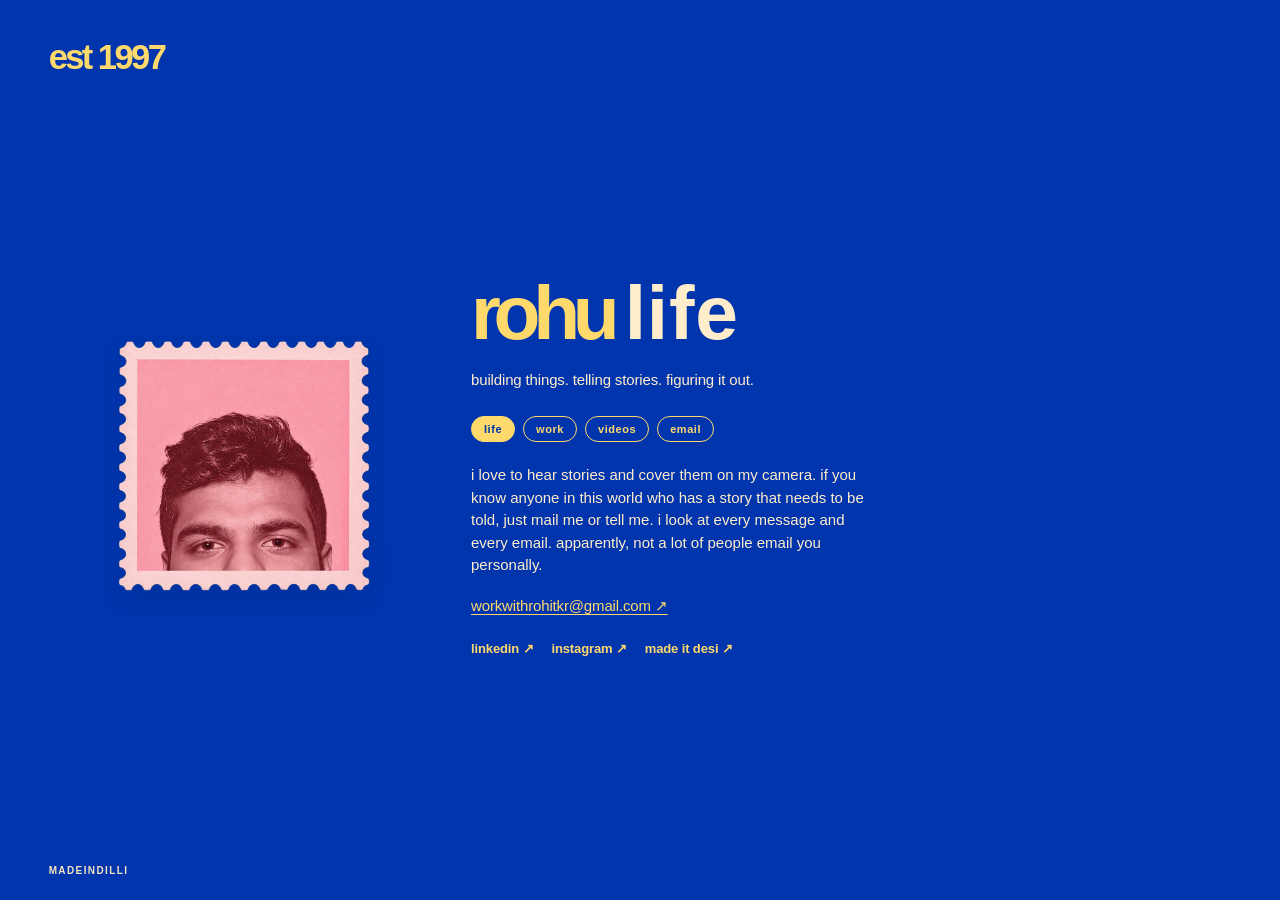
==== commit 84adac99: "Email: address only in profile column; panel and heading alignment fixed Co-Authored-By: Claude Haik" ====
--- a/index.html
+++ b/index.html
@@ -32,6 +32,7 @@
       <p class="brand-sub">building things. telling stories. figuring it out.</p>
       <nav class="nav" id="nav" aria-label="choose a section"></nav>
       <div class="section-content" id="sectionContent"></div>
+      <a class="profile-mail" href="mailto:workwithrohitkr@gmail.com">workwithrohitkr@gmail.com ↗</a>
       <div class="quick-links" id="quickLinks" aria-label="find me online"></div>
     </section>
   </main>
--- a/style.css
+++ b/style.css
@@ -749,3 +749,16 @@
   body.panel-open .stage { display: flex; min-height: auto; padding-bottom: 40px; }
   body.panel-open .site-footer { display: none; }
 }
+
+/* ---- email fix: one vertical axis for profile and main content; headings stay on one line ---- */
+.profile-mail {
+  display: inline-block; margin-top: 20px;
+  font-size: 15px; font-weight: 500; letter-spacing: -0.01em;
+  color: var(--fg); text-decoration: underline; text-underline-offset: 3px;
+}
+.profile-mail:hover { opacity: 0.8; }
+@media (min-width: 768px) {
+  .panel { display: flex; flex-direction: column; padding-top: 9vh; padding-bottom: 7vh; }
+  .panel-body { margin: auto 0; width: 100%; }
+  body.panel-open .brand { white-space: nowrap; font-size: clamp(36px, 4.6vw, 64px); }
+}
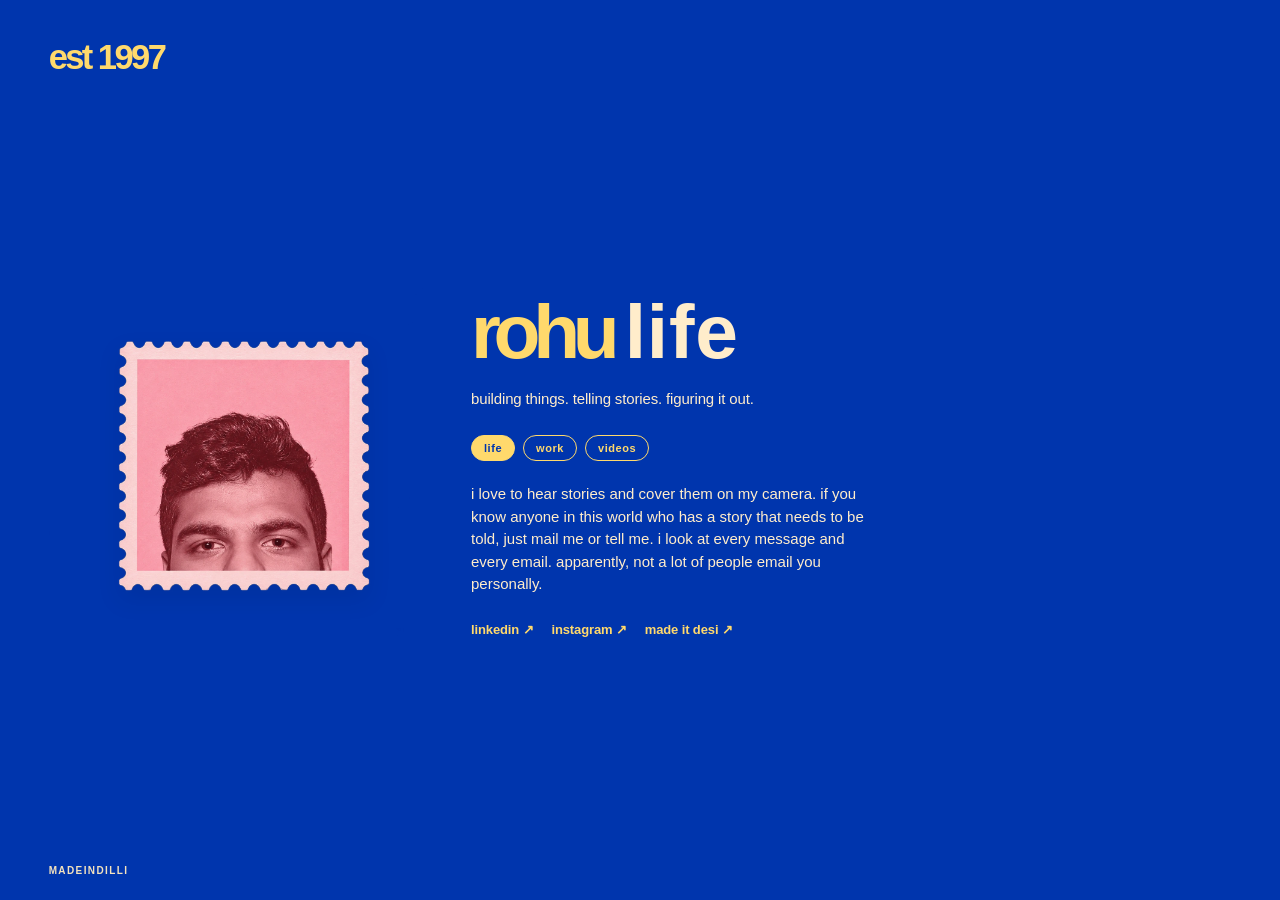
==== commit 7920e0ea: "Remove the email section and the email link completely Co-Authored-By: Claude Haiku 5.5 <noreply@ant" ====
--- a/index.html
+++ b/index.html
@@ -32,7 +32,6 @@
       <p class="brand-sub">building things. telling stories. figuring it out.</p>
       <nav class="nav" id="nav" aria-label="choose a section"></nav>
       <div class="section-content" id="sectionContent"></div>
-      <a class="profile-mail" href="mailto:workwithrohitkr@gmail.com">workwithrohitkr@gmail.com ↗</a>
       <div class="quick-links" id="quickLinks" aria-label="find me online"></div>
     </section>
   </main>
--- a/style.css
+++ b/style.css
@@ -732,7 +732,6 @@
   .panel { left: 54vw; width: auto; }
   body.panel-open .stage { width: 54vw; max-width: 54vw; grid-template-columns: 180px minmax(0, 1fr); gap: 2.5vw; }
   body.panel-open .stamp-wrap { width: 180px; }
-  body.panel-open .brand { font-size: clamp(40px, 5vw, 72px); white-space: normal; line-height: 1; }
   body.panel-open .quick-links { flex-wrap: wrap; gap: 12px 18px; }
 }
 
@@ -741,7 +740,6 @@
   .panel { left: 54vw; width: auto; padding: 120px 4vw 70px 2vw; background: transparent; }
   body.panel-open .stage { display: grid; width: 54vw; max-width: 54vw; grid-template-columns: 180px minmax(0, 1fr); gap: 2.5vw; }
   body.panel-open .stamp-wrap { width: 180px; }
-  body.panel-open .brand { font-size: clamp(40px, 5vw, 72px); white-space: normal; line-height: 1; }
   body.panel-open .site-footer { display: flex; }
 }
 @media (max-width: 767px) {
@@ -760,5 +758,4 @@
 @media (min-width: 768px) {
   .panel { display: flex; flex-direction: column; padding-top: 9vh; padding-bottom: 7vh; }
   .panel-body { margin: auto 0; width: 100%; }
-  body.panel-open .brand { white-space: nowrap; font-size: clamp(36px, 4.6vw, 64px); }
-}
+}
